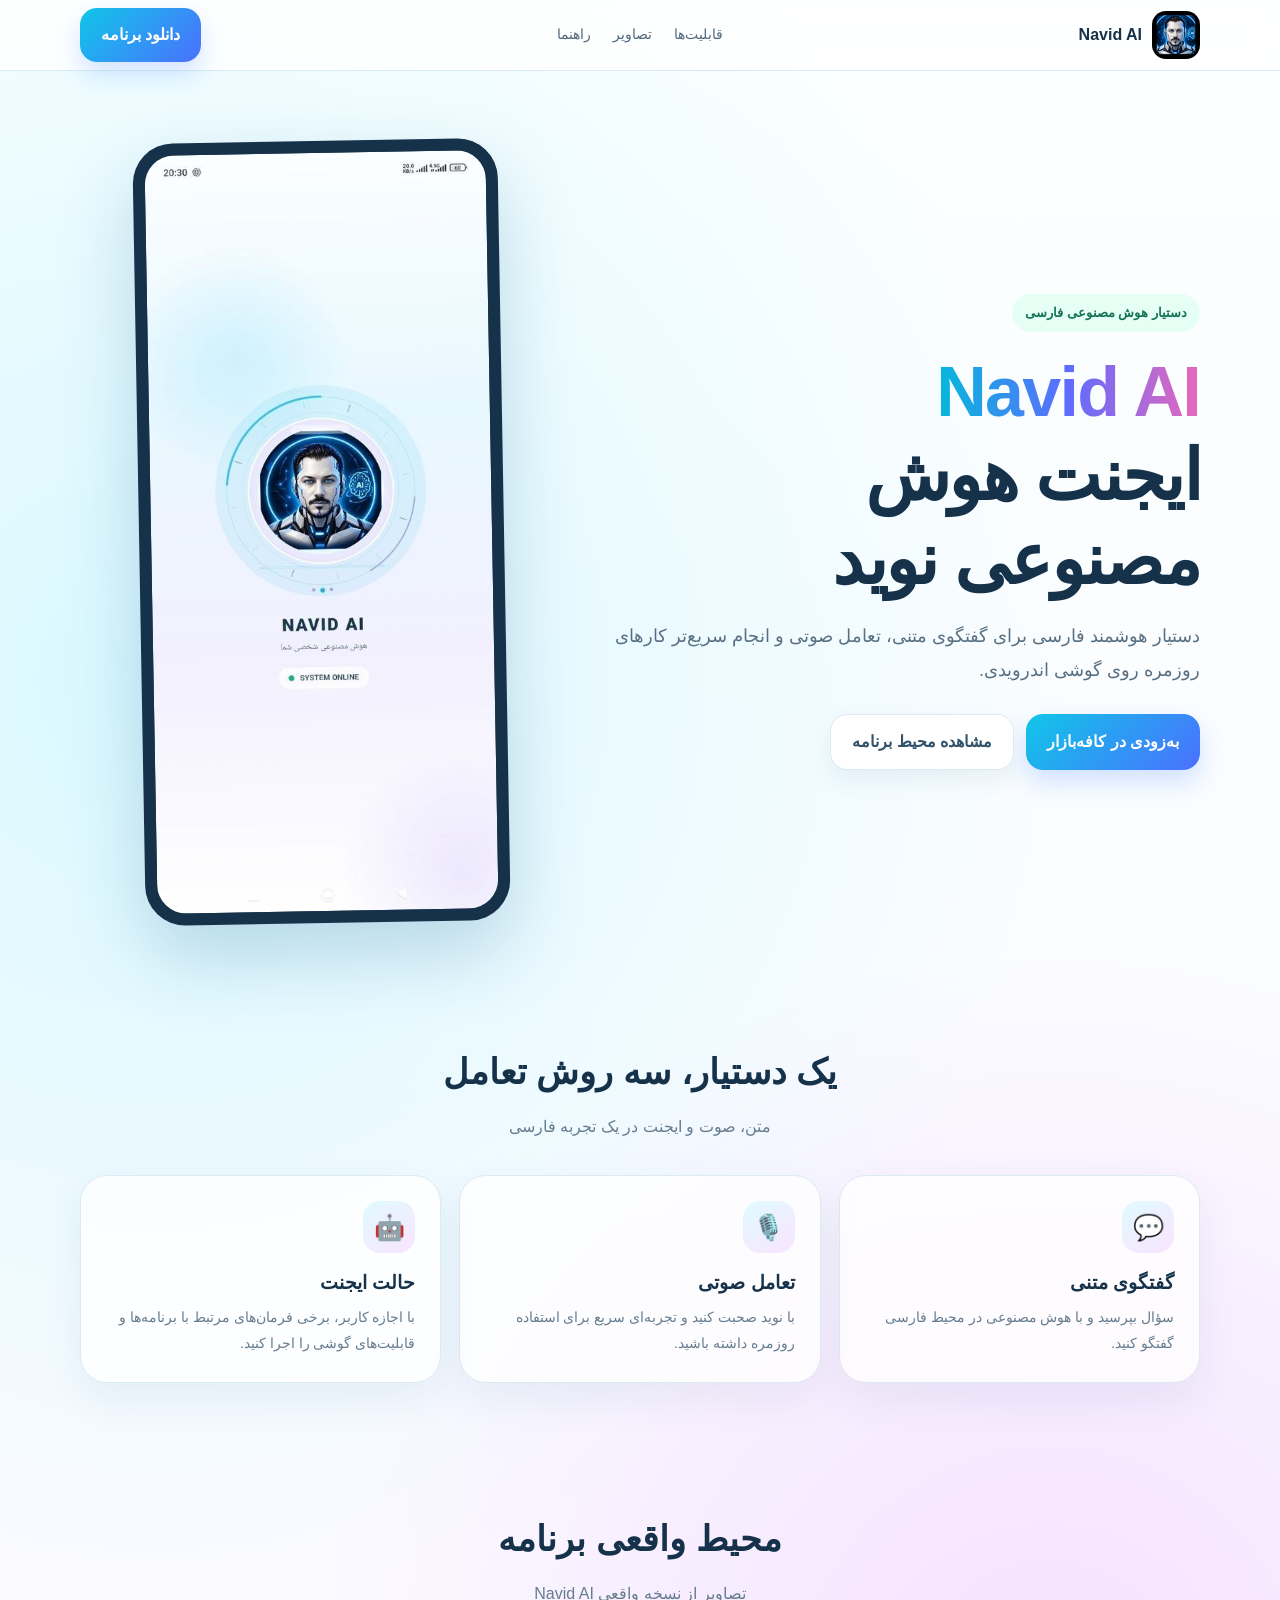
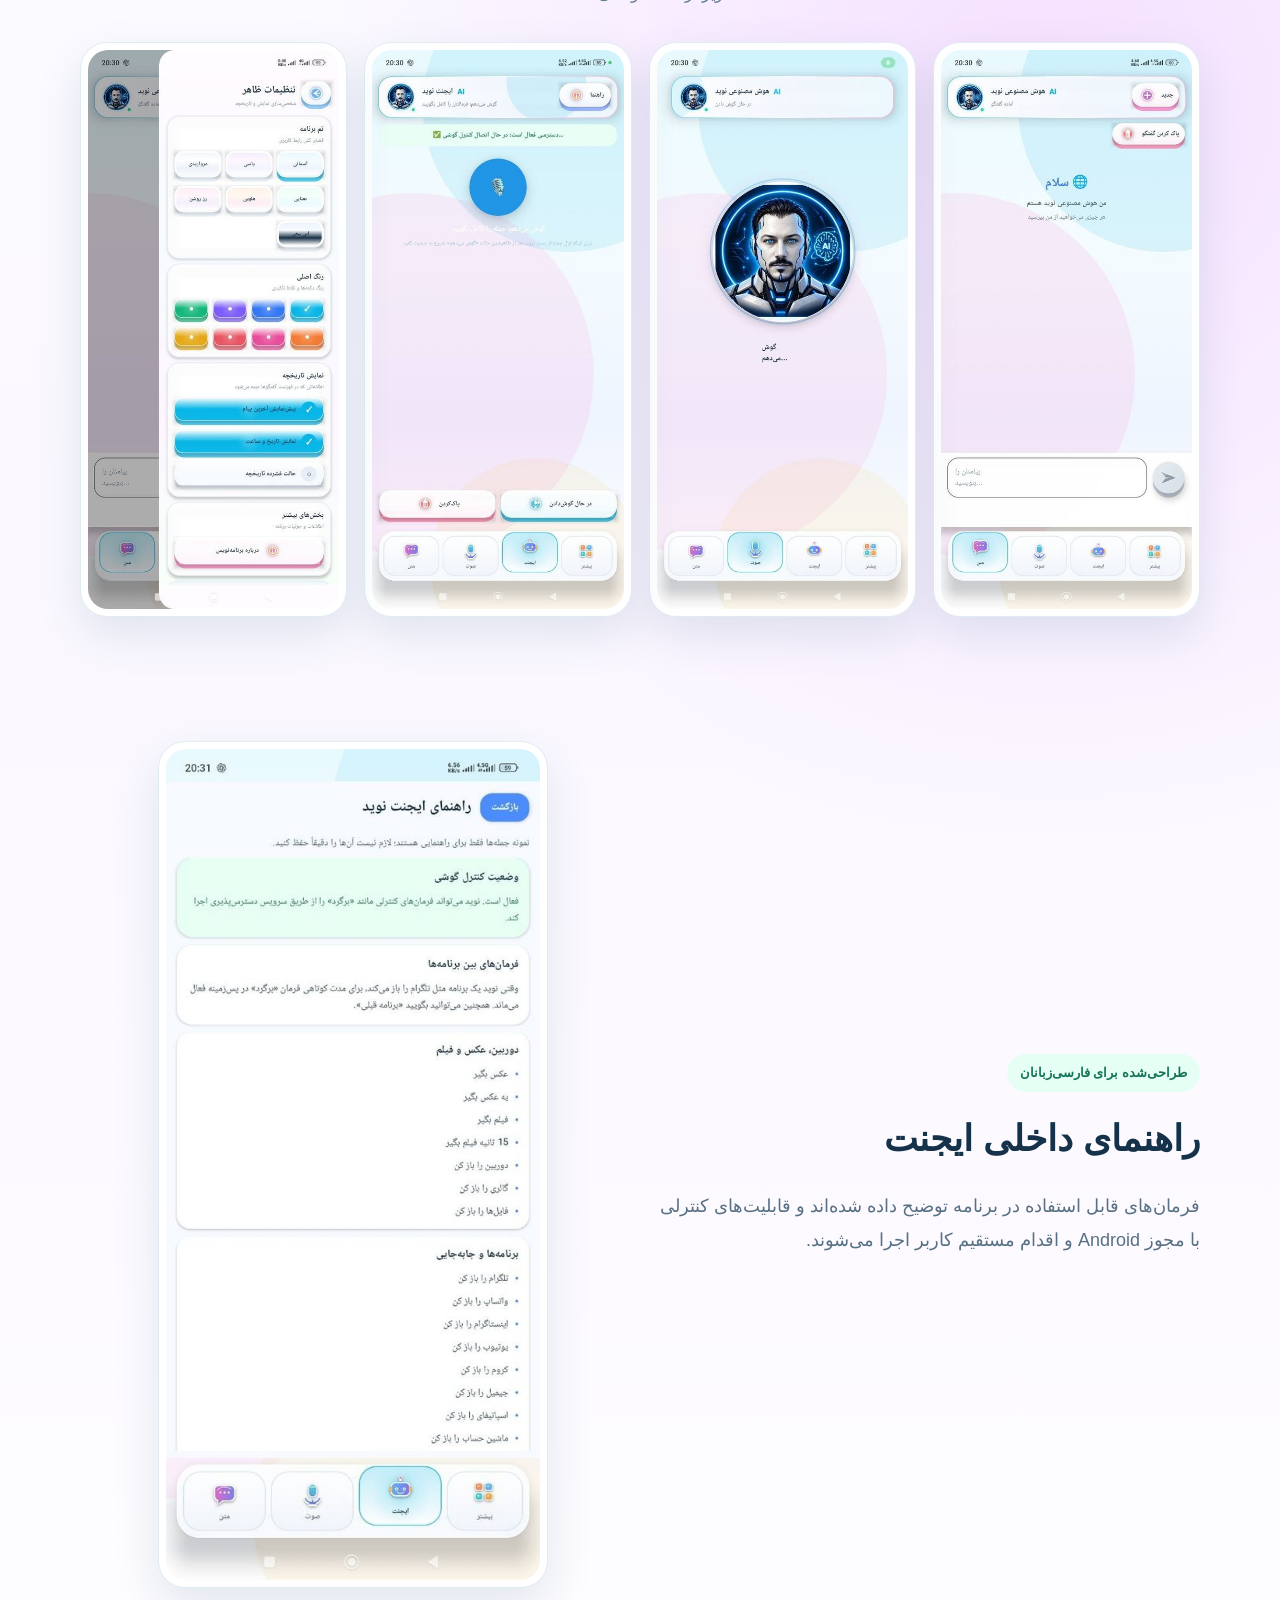
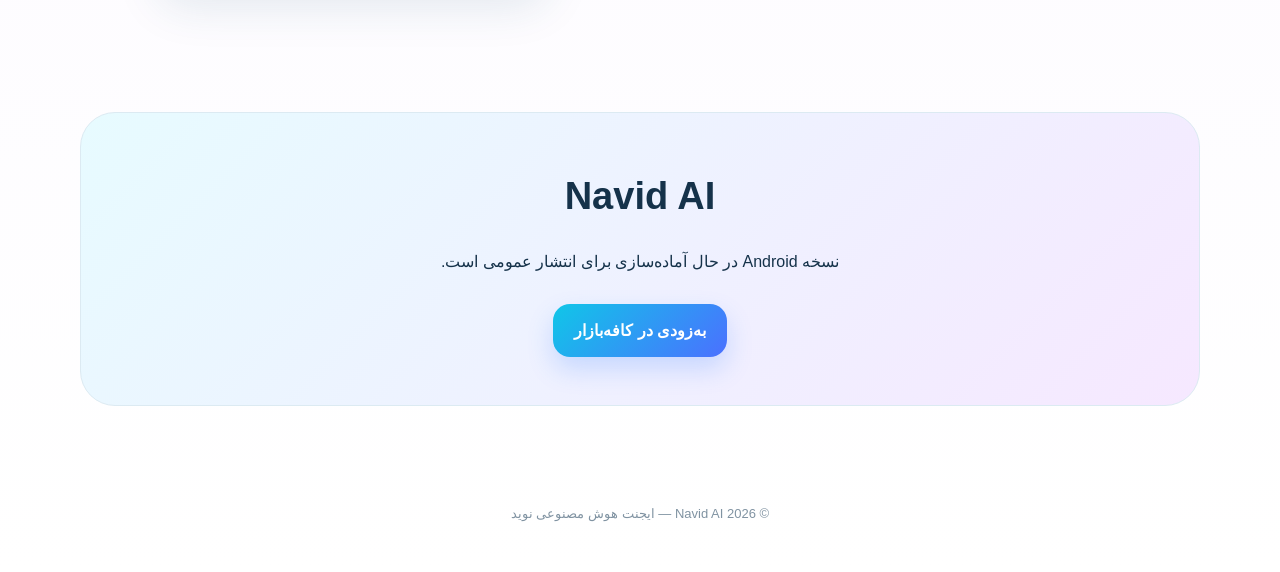
==== index.html @ 286c87bf "Add files via upload" ====
<!doctype html><html lang="fa" dir="rtl"><head><meta charset="utf-8"><meta name="viewport" content="width=device-width,initial-scale=1"><meta name="theme-color" content="#f3fbff"><title>Navid AI | ایجنت هوش مصنوعی نوید</title><meta name="description" content="Navid AI؛ دستیار هوش مصنوعی فارسی برای گفتگو، تعامل صوتی و قابلیت‌های ایجنت در اندروید."><style>
:root{--ink:#15324a;--muted:#667d90;--cyan:#10c6e8;--blue:#4b70ff;--pink:#f36fc4;--line:#dceaf2}*{box-sizing:border-box}html{scroll-behavior:smooth}body{margin:0;font-family:Tahoma,'Segoe UI',sans-serif;color:var(--ink);background:radial-gradient(circle at 12% 18%,#d9f8ff 0,transparent 28%),radial-gradient(circle at 82% 45%,#f5e0ff 0,transparent 32%),linear-gradient(#fbffff,#fbf8ff 62%,#fff);line-height:1.85}a{color:inherit;text-decoration:none}.wrap{width:min(1120px,92%);margin:auto}nav{position:sticky;top:0;z-index:20;background:#ffffffcc;backdrop-filter:blur(15px);border-bottom:1px solid var(--line)}.nav{min-height:70px;display:flex;align-items:center;justify-content:space-between;gap:18px}.brand{display:flex;align-items:center;gap:10px;font-weight:900}.brand img{width:48px;height:48px;border-radius:14px}.links{display:flex;gap:22px;font-size:14px;color:#50697c}.btn{display:inline-flex;justify-content:center;align-items:center;padding:12px 21px;border-radius:17px;background:linear-gradient(135deg,var(--cyan),var(--blue));color:white;font-weight:800;box-shadow:0 12px 26px #2a78ff35}.ghost{background:white;color:#31536c;border:1px solid var(--line);box-shadow:0 10px 24px #1b5d8014}.hero{padding:70px 0 55px}.grid{display:grid;grid-template-columns:1.1fr .9fr;gap:48px;align-items:center}.badge{display:inline-block;padding:7px 13px;border-radius:999px;background:#e6fff5;color:#16745a;font-size:13px;font-weight:800}h1{font-size:clamp(39px,6vw,70px);line-height:1.2;margin:18px 0 12px;letter-spacing:-1.7px}.grad{background:linear-gradient(90deg,#04b9da,#5e6cff,#e968ba);-webkit-background-clip:text;color:transparent}.lead{font-size:18px;color:#587083;max-width:650px}.actions{display:flex;gap:12px;flex-wrap:wrap;margin-top:27px}.phone{width:min(365px,88vw);margin:auto;padding:12px;border-radius:40px;background:#16324a;box-shadow:0 32px 75px #1a66973b;transform:rotate(-1deg)}.phone img{width:100%;display:block;border-radius:29px}section{padding:62px 0}.title{text-align:center;margin-bottom:34px}.title h2{font-size:35px;margin:0 0 7px}.title p{margin:0;color:var(--muted)}.features{display:grid;grid-template-columns:repeat(3,1fr);gap:18px}.card{background:#ffffffcf;border:1px solid var(--line);border-radius:27px;padding:25px;box-shadow:0 16px 42px #1d557713}.ico{width:52px;height:52px;border-radius:17px;display:grid;place-items:center;font-size:25px;background:linear-gradient(145deg,#e0fbff,#fae4ff)}.card h3{margin:13px 0 4px}.card p{margin:0;color:#667d90;font-size:14px}.gallery{display:grid;grid-template-columns:repeat(4,1fr);gap:17px;align-items:start}.shot{background:white;padding:7px;border-radius:27px;border:1px solid #e0ecf2;box-shadow:0 18px 45px #1d557720}.shot img{width:100%;display:block;border-radius:20px}.split{display:grid;grid-template-columns:1fr 1fr;gap:30px;align-items:center}.split .shot{max-width:390px;margin:auto}.cta{text-align:center;background:linear-gradient(135deg,#e7fbff,#f6e8ff);border:1px solid var(--line);border-radius:35px;padding:48px 22px}.cta h2{font-size:38px;margin:0}footer{padding:34px 0 46px;text-align:center;color:#8093a2;font-size:13px}@media(max-width:850px){.links{display:none}.grid,.split{grid-template-columns:1fr}.hero-copy{text-align:center}.lead{margin:auto}.actions{justify-content:center}.features{grid-template-columns:1fr}.gallery{grid-template-columns:repeat(2,1fr)}}@media(max-width:520px){.gallery{gap:9px}.shot{padding:4px;border-radius:17px}.shot img{border-radius:13px}.title h2{font-size:29px}}
</style></head><body><nav><div class="wrap nav"><div class="brand"><img src="[data-uri]" alt="Navid AI"><span>Navid AI</span></div><div class="links"><a href="#features">قابلیت‌ها</a><a href="#screens">تصاویر</a><a href="#guide">راهنما</a></div><a class="btn" href="#download">دانلود برنامه</a></div></nav>
<header class="hero"><div class="wrap grid"><div class="hero-copy"><span class="badge">دستیار هوش مصنوعی فارسی</span><h1><span class="grad">Navid AI</span><br>ایجنت هوش مصنوعی نوید</h1><p class="lead">دستیار هوشمند فارسی برای گفتگوی متنی، تعامل صوتی و انجام سریع‌تر کارهای روزمره روی گوشی اندرویدی.</p><div class="actions"><a class="btn" href="#download">به‌زودی در کافه‌بازار</a><a class="btn ghost" href="#screens">مشاهده محیط برنامه</a></div></div><div class="phone"><img src="[data-uri]" alt="Navid AI"></div></div></header>
<section id="features"><div class="wrap"><div class="title"><h2>یک دستیار، سه روش تعامل</h2><p>متن، صوت و ایجنت در یک تجربه فارسی</p></div><div class="features"><div class="card"><div class="ico">💬</div><h3>گفتگوی متنی</h3><p>سؤال بپرسید و با هوش مصنوعی در محیط فارسی گفتگو کنید.</p></div><div class="card"><div class="ico">🎙️</div><h3>تعامل صوتی</h3><p>با نوید صحبت کنید و تجربه‌ای سریع برای استفاده روزمره داشته باشید.</p></div><div class="card"><div class="ico">🤖</div><h3>حالت ایجنت</h3><p>با اجازه کاربر، برخی فرمان‌های مرتبط با برنامه‌ها و قابلیت‌های گوشی را اجرا کنید.</p></div></div></div></section>
<section id="screens"><div class="wrap"><div class="title"><h2>محیط واقعی برنامه</h2><p>تصاویر از نسخه واقعی Navid AI</p></div><div class="gallery"><div class="shot"><img src="[data-uri]" alt="متن"></div><div class="shot"><img src="[data-uri]" alt="صوت"></div><div class="shot"><img src="[data-uri]" alt="ایجنت"></div><div class="shot"><img src="[data-uri]" alt="تنظیمات"></div></div></div></section>
<section id="guide"><div class="wrap split"><div><span class="badge">طراحی‌شده برای فارسی‌زبانان</span><h2 style="font-size:36px;margin:14px 0 10px">راهنمای داخلی ایجنت</h2><p class="lead">فرمان‌های قابل استفاده در برنامه توضیح داده شده‌اند و قابلیت‌های کنترلی با مجوز Android و اقدام مستقیم کاربر اجرا می‌شوند.</p></div><div class="shot"><img src="[data-uri]" alt="راهنمای ایجنت"></div></div></section>
<section id="download"><div class="wrap"><div class="cta"><h2>Navid AI</h2><p>نسخه Android در حال آماده‌سازی برای انتشار عمومی است.</p><div class="actions" style="justify-content:center"><span class="btn">به‌زودی در کافه‌بازار</span></div></div></div></section><footer><div class="wrap">© 2026 Navid AI — ایجنت هوش مصنوعی نوید</div></footer></body></html>
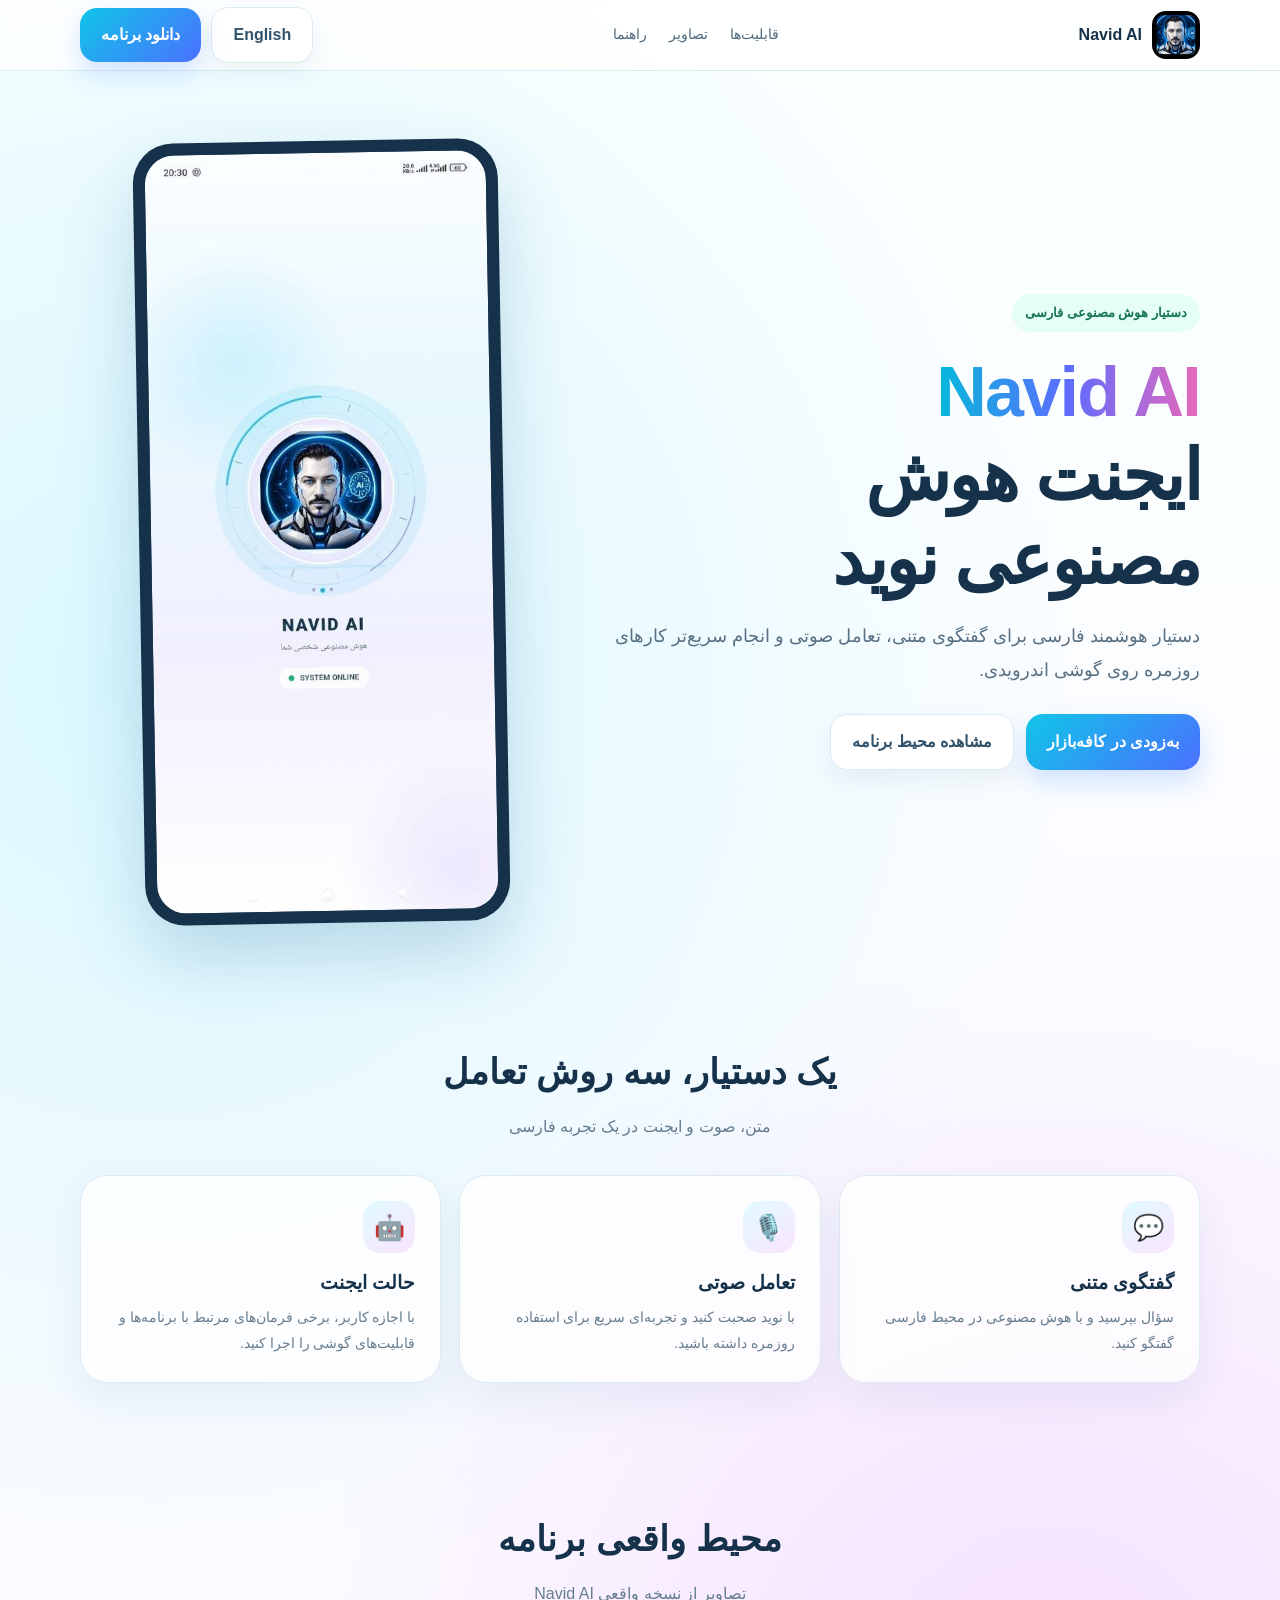
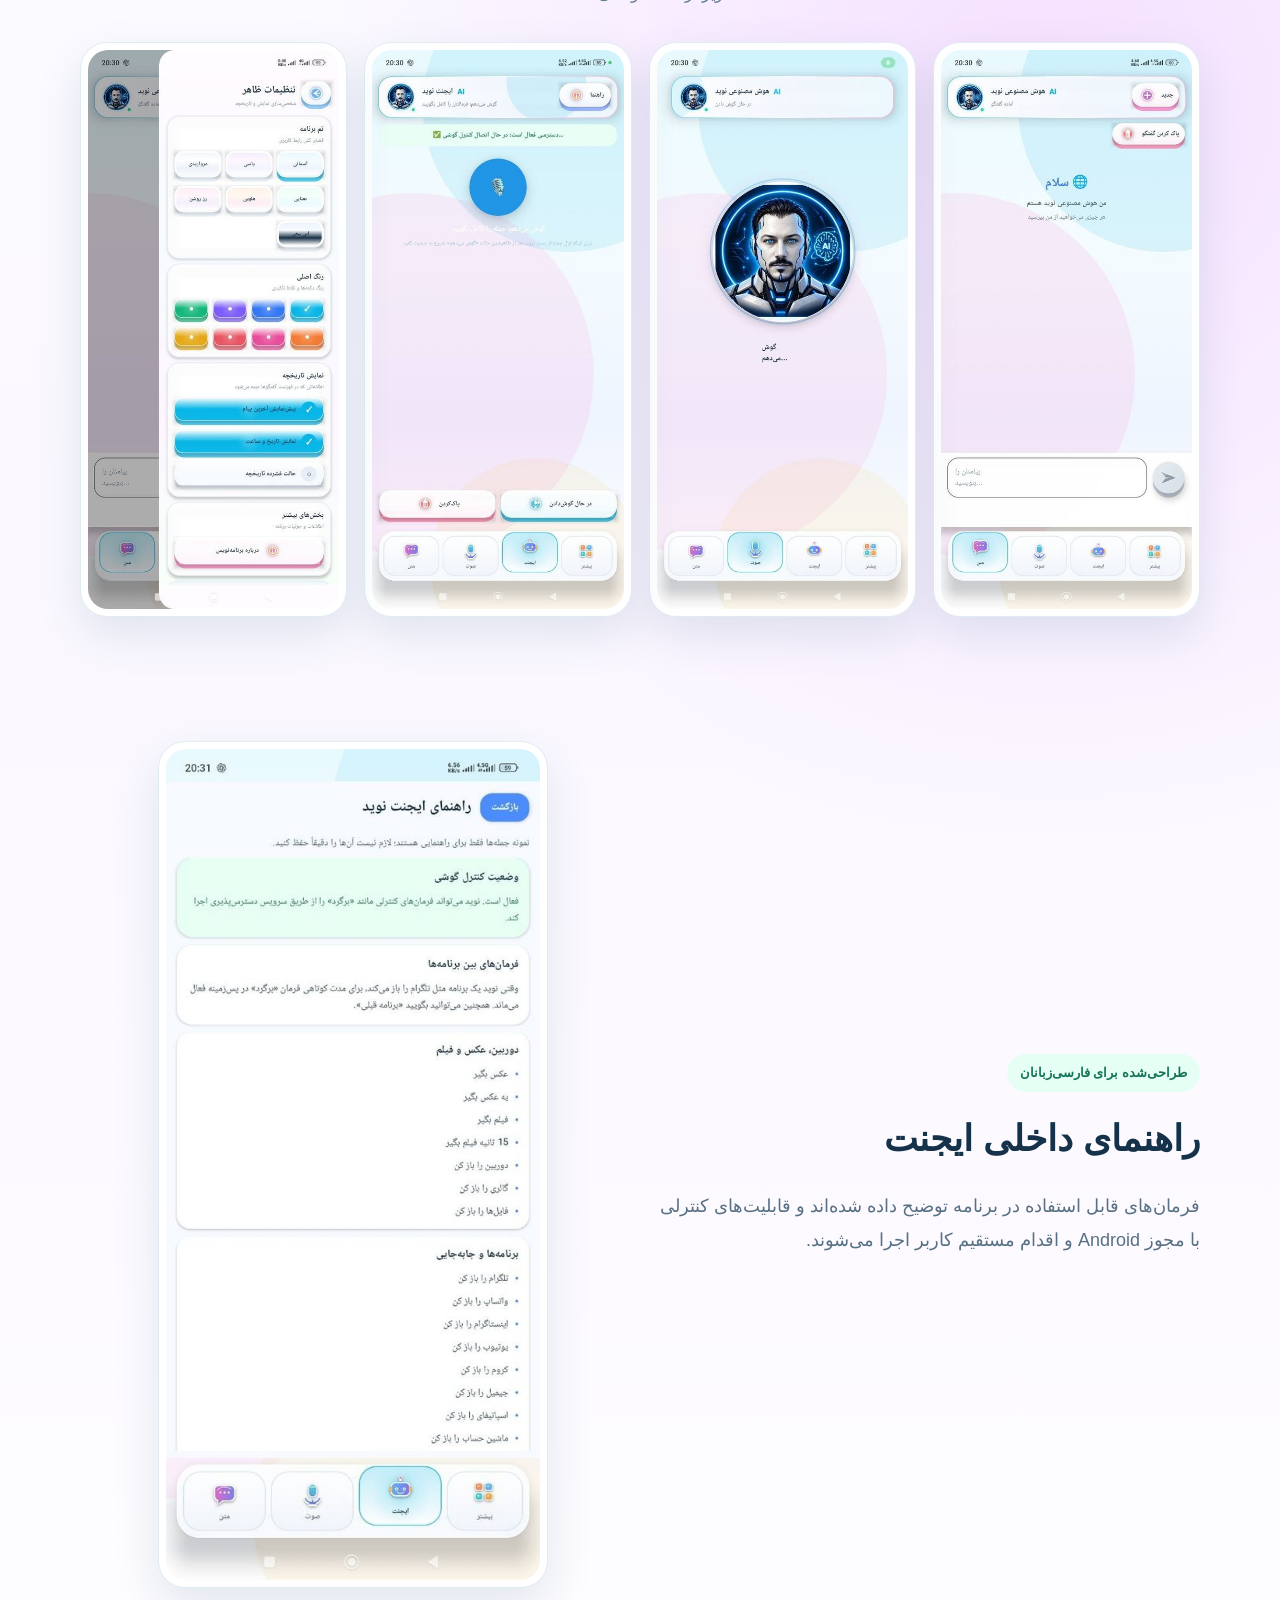
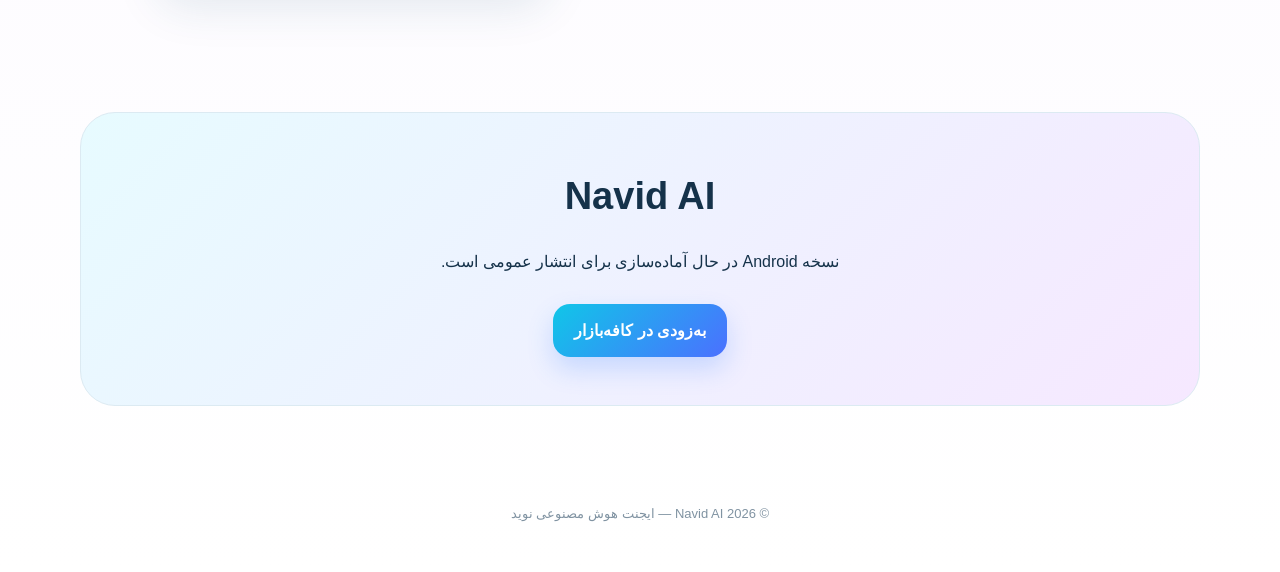
==== commit 3cb5681d: "Add files via upload" ====
--- a/index.html
+++ b/index.html
@@ -1,6 +1,6 @@
 <!doctype html><html lang="fa" dir="rtl"><head><meta charset="utf-8"><meta name="viewport" content="width=device-width,initial-scale=1"><meta name="theme-color" content="#f3fbff"><title>Navid AI | ایجنت هوش مصنوعی نوید</title><meta name="description" content="Navid AI؛ دستیار هوش مصنوعی فارسی برای گفتگو، تعامل صوتی و قابلیت‌های ایجنت در اندروید."><style>
 :root{--ink:#15324a;--muted:#667d90;--cyan:#10c6e8;--blue:#4b70ff;--pink:#f36fc4;--line:#dceaf2}*{box-sizing:border-box}html{scroll-behavior:smooth}body{margin:0;font-family:Tahoma,'Segoe UI',sans-serif;color:var(--ink);background:radial-gradient(circle at 12% 18%,#d9f8ff 0,transparent 28%),radial-gradient(circle at 82% 45%,#f5e0ff 0,transparent 32%),linear-gradient(#fbffff,#fbf8ff 62%,#fff);line-height:1.85}a{color:inherit;text-decoration:none}.wrap{width:min(1120px,92%);margin:auto}nav{position:sticky;top:0;z-index:20;background:#ffffffcc;backdrop-filter:blur(15px);border-bottom:1px solid var(--line)}.nav{min-height:70px;display:flex;align-items:center;justify-content:space-between;gap:18px}.brand{display:flex;align-items:center;gap:10px;font-weight:900}.brand img{width:48px;height:48px;border-radius:14px}.links{display:flex;gap:22px;font-size:14px;color:#50697c}.btn{display:inline-flex;justify-content:center;align-items:center;padding:12px 21px;border-radius:17px;background:linear-gradient(135deg,var(--cyan),var(--blue));color:white;font-weight:800;box-shadow:0 12px 26px #2a78ff35}.ghost{background:white;color:#31536c;border:1px solid var(--line);box-shadow:0 10px 24px #1b5d8014}.hero{padding:70px 0 55px}.grid{display:grid;grid-template-columns:1.1fr .9fr;gap:48px;align-items:center}.badge{display:inline-block;padding:7px 13px;border-radius:999px;background:#e6fff5;color:#16745a;font-size:13px;font-weight:800}h1{font-size:clamp(39px,6vw,70px);line-height:1.2;margin:18px 0 12px;letter-spacing:-1.7px}.grad{background:linear-gradient(90deg,#04b9da,#5e6cff,#e968ba);-webkit-background-clip:text;color:transparent}.lead{font-size:18px;color:#587083;max-width:650px}.actions{display:flex;gap:12px;flex-wrap:wrap;margin-top:27px}.phone{width:min(365px,88vw);margin:auto;padding:12px;border-radius:40px;background:#16324a;box-shadow:0 32px 75px #1a66973b;transform:rotate(-1deg)}.phone img{width:100%;display:block;border-radius:29px}section{padding:62px 0}.title{text-align:center;margin-bottom:34px}.title h2{font-size:35px;margin:0 0 7px}.title p{margin:0;color:var(--muted)}.features{display:grid;grid-template-columns:repeat(3,1fr);gap:18px}.card{background:#ffffffcf;border:1px solid var(--line);border-radius:27px;padding:25px;box-shadow:0 16px 42px #1d557713}.ico{width:52px;height:52px;border-radius:17px;display:grid;place-items:center;font-size:25px;background:linear-gradient(145deg,#e0fbff,#fae4ff)}.card h3{margin:13px 0 4px}.card p{margin:0;color:#667d90;font-size:14px}.gallery{display:grid;grid-template-columns:repeat(4,1fr);gap:17px;align-items:start}.shot{background:white;padding:7px;border-radius:27px;border:1px solid #e0ecf2;box-shadow:0 18px 45px #1d557720}.shot img{width:100%;display:block;border-radius:20px}.split{display:grid;grid-template-columns:1fr 1fr;gap:30px;align-items:center}.split .shot{max-width:390px;margin:auto}.cta{text-align:center;background:linear-gradient(135deg,#e7fbff,#f6e8ff);border:1px solid var(--line);border-radius:35px;padding:48px 22px}.cta h2{font-size:38px;margin:0}footer{padding:34px 0 46px;text-align:center;color:#8093a2;font-size:13px}@media(max-width:850px){.links{display:none}.grid,.split{grid-template-columns:1fr}.hero-copy{text-align:center}.lead{margin:auto}.actions{justify-content:center}.features{grid-template-columns:1fr}.gallery{grid-template-columns:repeat(2,1fr)}}@media(max-width:520px){.gallery{gap:9px}.shot{padding:4px;border-radius:17px}.shot img{border-radius:13px}.title h2{font-size:29px}}
-</style></head><body><nav><div class="wrap nav"><div class="brand"><img src="[data-uri]" alt="Navid AI"><span>Navid AI</span></div><div class="links"><a href="#features">قابلیت‌ها</a><a href="#screens">تصاویر</a><a href="#guide">راهنما</a></div><a class="btn" href="#download">دانلود برنامه</a></div></nav>
+</style></head><body><nav><div class="wrap nav"><div class="brand"><img src="[data-uri]" alt="Navid AI"><span>Navid AI</span></div><div class="links"><a href="#features">قابلیت‌ها</a><a href="#screens">تصاویر</a><a href="#guide">راهنما</a></div><div style="display:flex;gap:10px;align-items:center"><a class="btn ghost" href="./en/">English</a><a class="btn" href="#download">دانلود برنامه</a></div></div></nav>
 <header class="hero"><div class="wrap grid"><div class="hero-copy"><span class="badge">دستیار هوش مصنوعی فارسی</span><h1><span class="grad">Navid AI</span><br>ایجنت هوش مصنوعی نوید</h1><p class="lead">دستیار هوشمند فارسی برای گفتگوی متنی، تعامل صوتی و انجام سریع‌تر کارهای روزمره روی گوشی اندرویدی.</p><div class="actions"><a class="btn" href="#download">به‌زودی در کافه‌بازار</a><a class="btn ghost" href="#screens">مشاهده محیط برنامه</a></div></div><div class="phone"><img src="[data-uri]" alt="Navid AI"></div></div></header>
 <section id="features"><div class="wrap"><div class="title"><h2>یک دستیار، سه روش تعامل</h2><p>متن، صوت و ایجنت در یک تجربه فارسی</p></div><div class="features"><div class="card"><div class="ico">💬</div><h3>گفتگوی متنی</h3><p>سؤال بپرسید و با هوش مصنوعی در محیط فارسی گفتگو کنید.</p></div><div class="card"><div class="ico">🎙️</div><h3>تعامل صوتی</h3><p>با نوید صحبت کنید و تجربه‌ای سریع برای استفاده روزمره داشته باشید.</p></div><div class="card"><div class="ico">🤖</div><h3>حالت ایجنت</h3><p>با اجازه کاربر، برخی فرمان‌های مرتبط با برنامه‌ها و قابلیت‌های گوشی را اجرا کنید.</p></div></div></div></section>
 <section id="screens"><div class="wrap"><div class="title"><h2>محیط واقعی برنامه</h2><p>تصاویر از نسخه واقعی Navid AI</p></div><div class="gallery"><div class="shot"><img src="[data-uri]" alt="متن"></div><div class="shot"><img src="[data-uri]" alt="صوت"></div><div class="shot"><img src="[data-uri]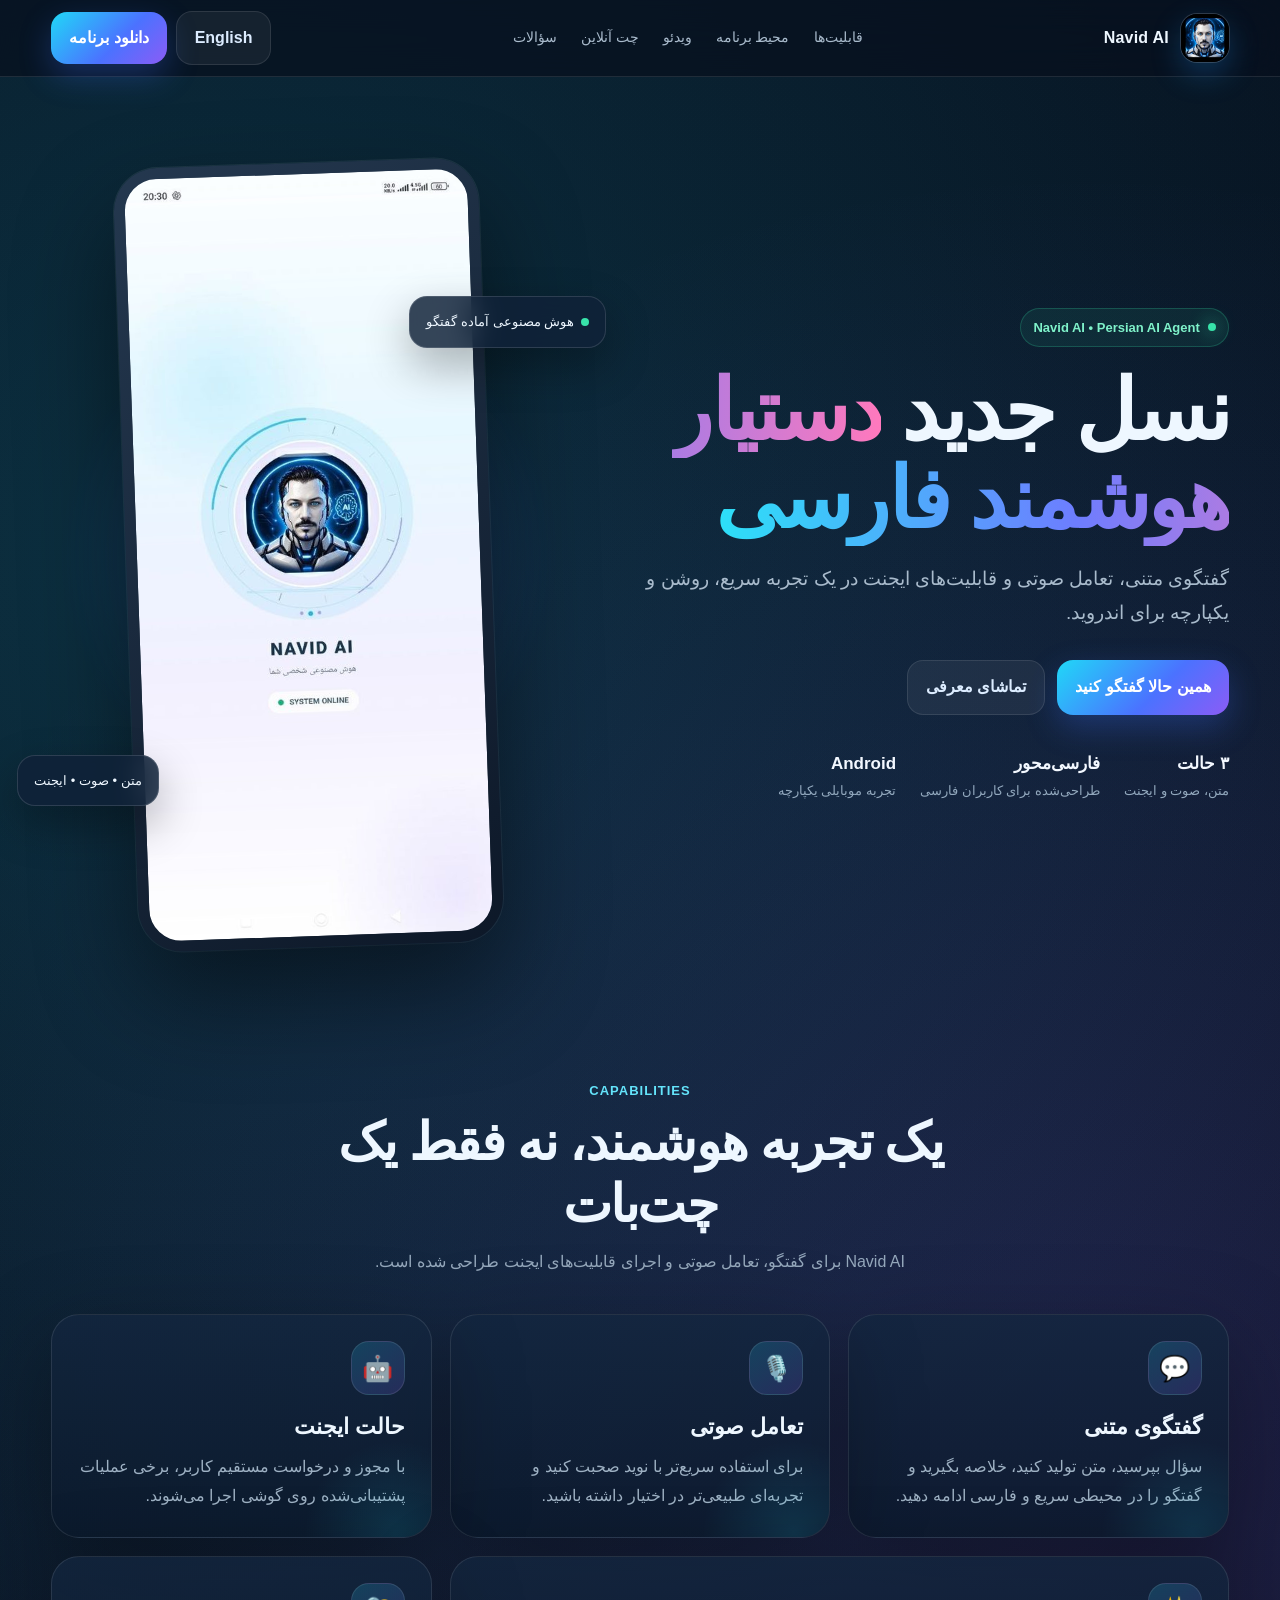
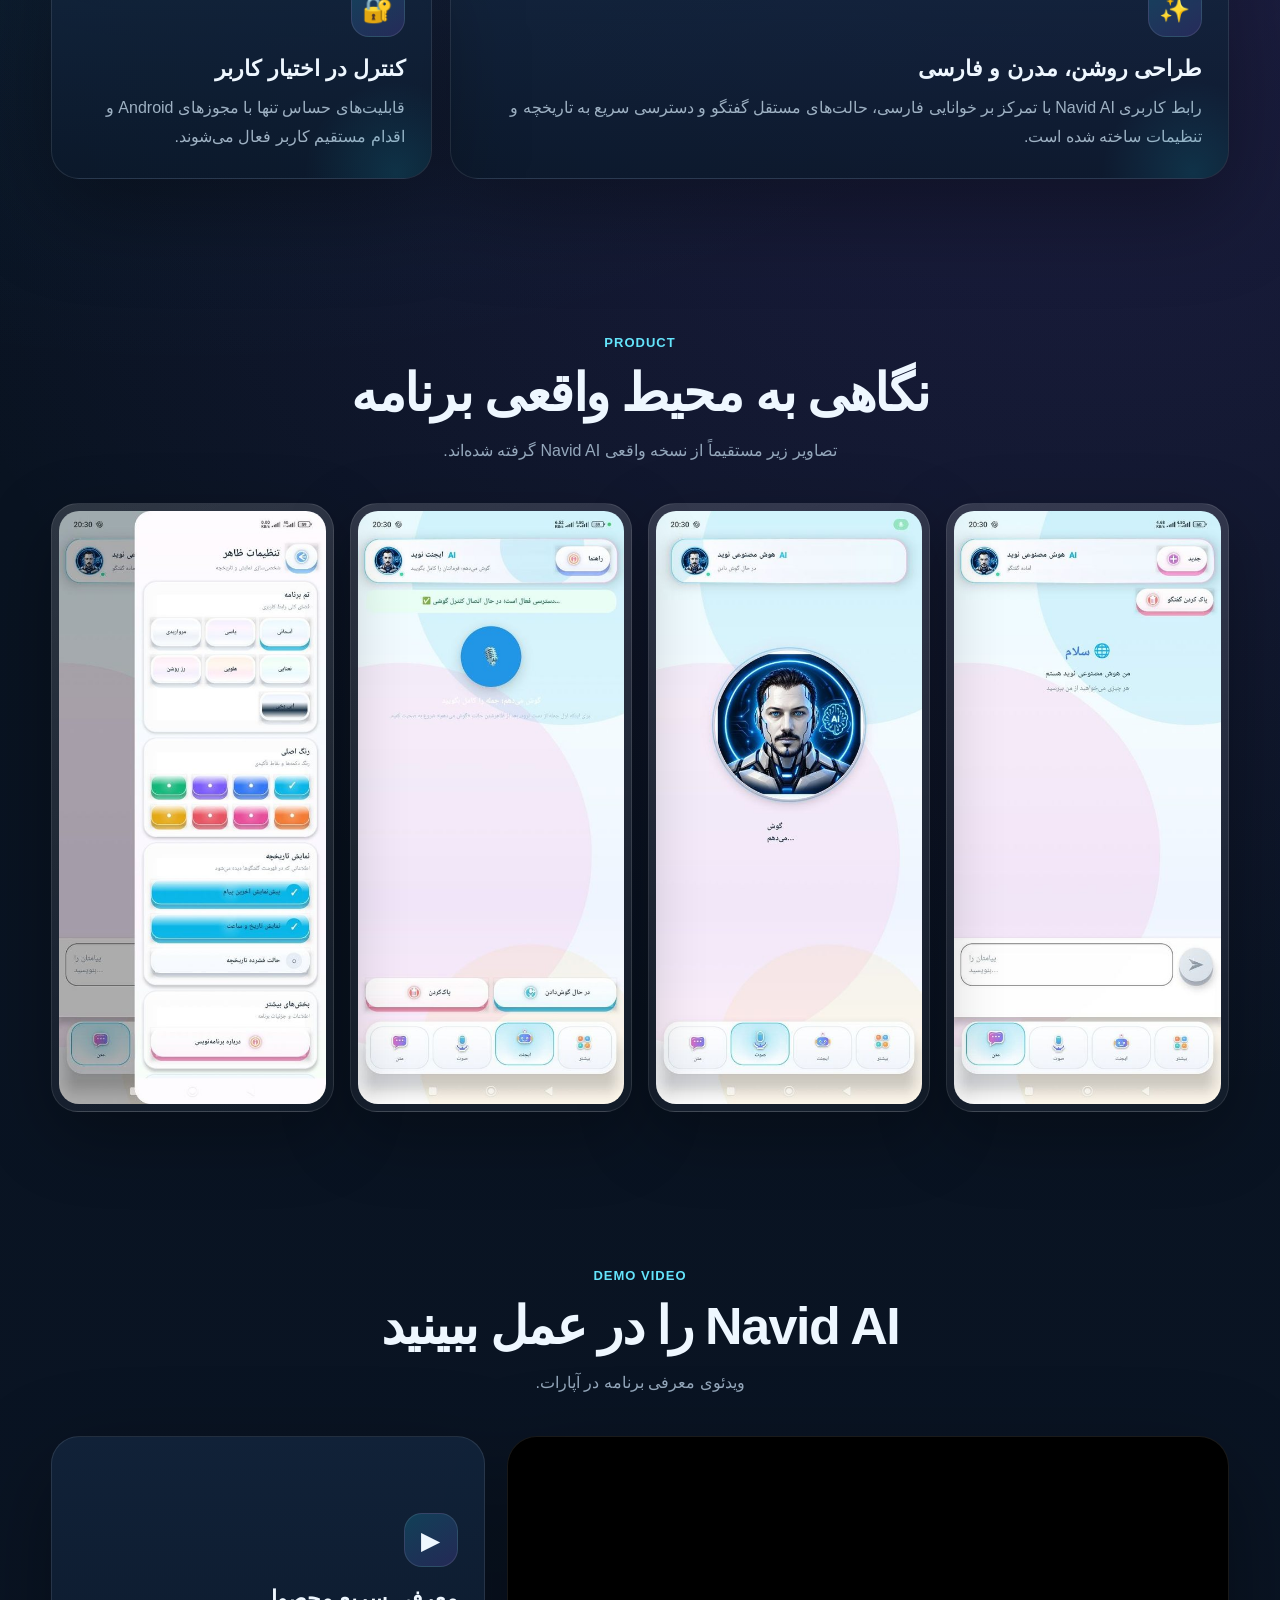
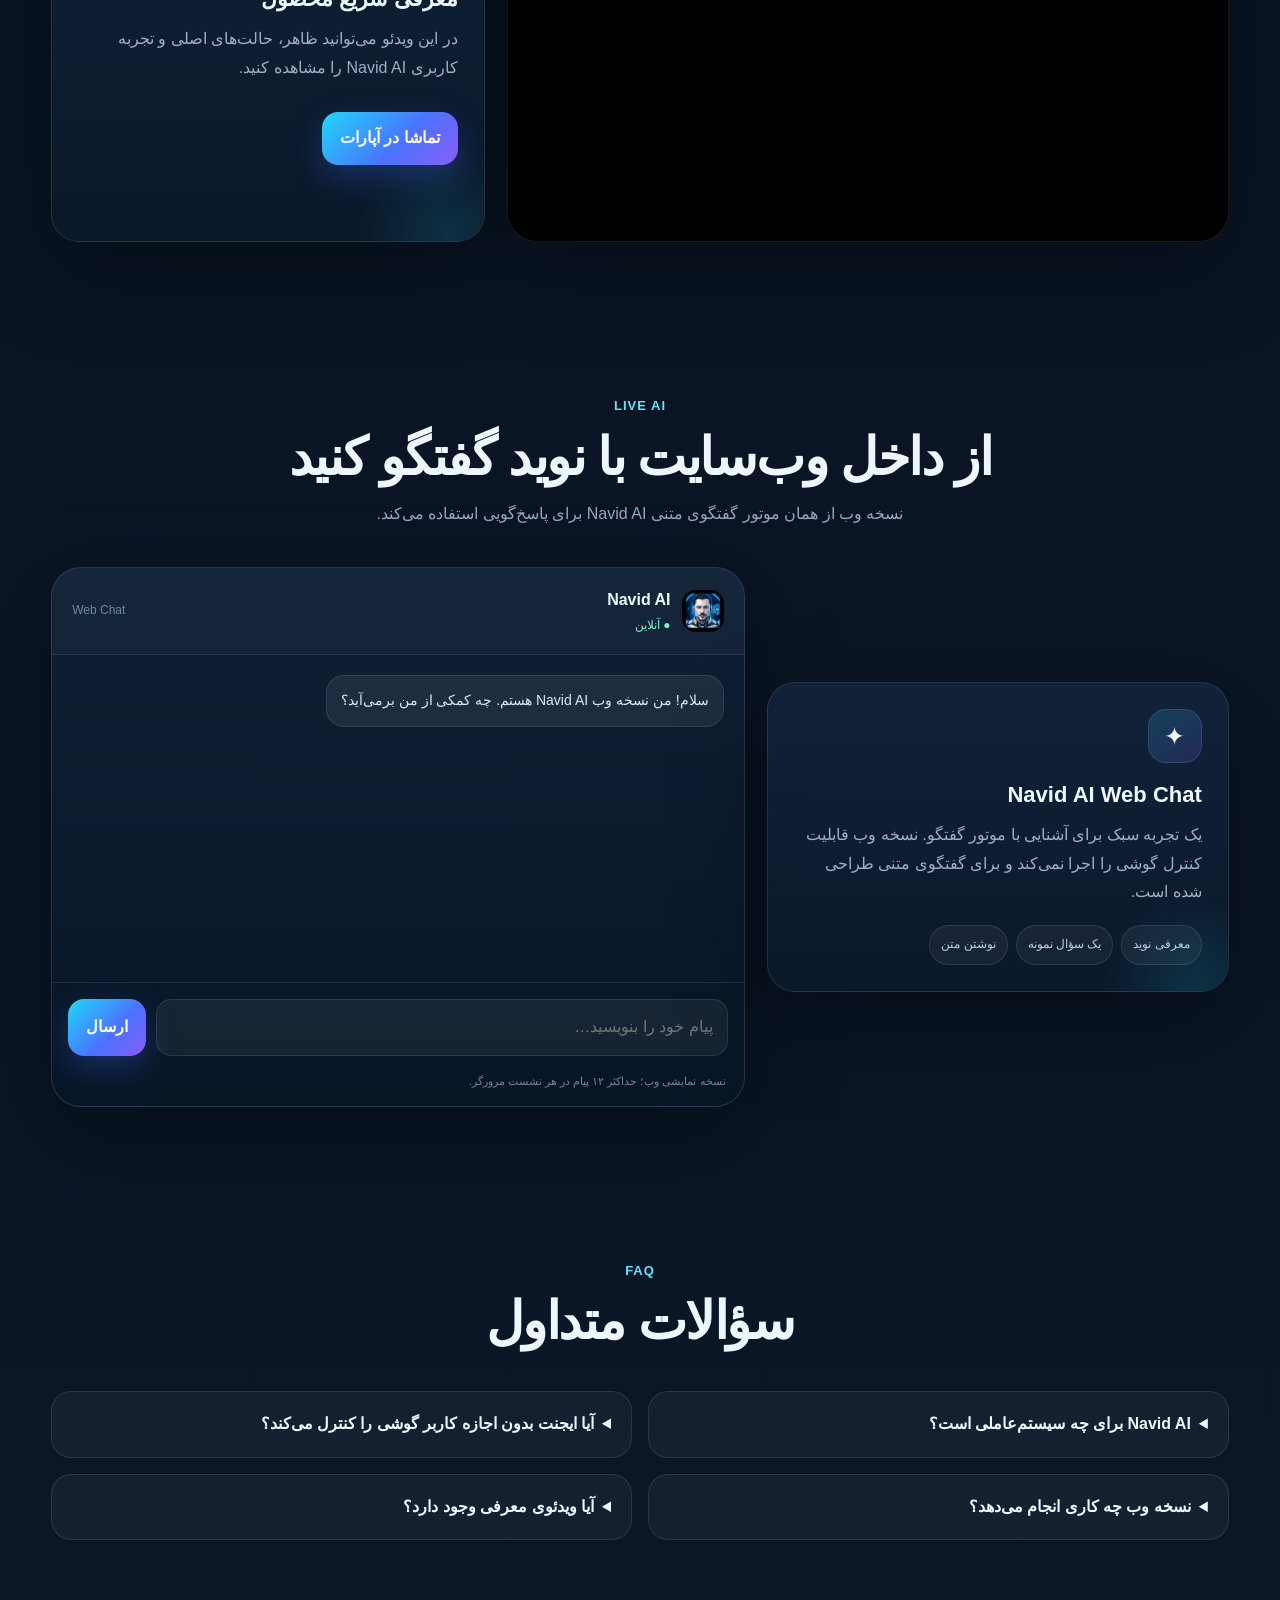
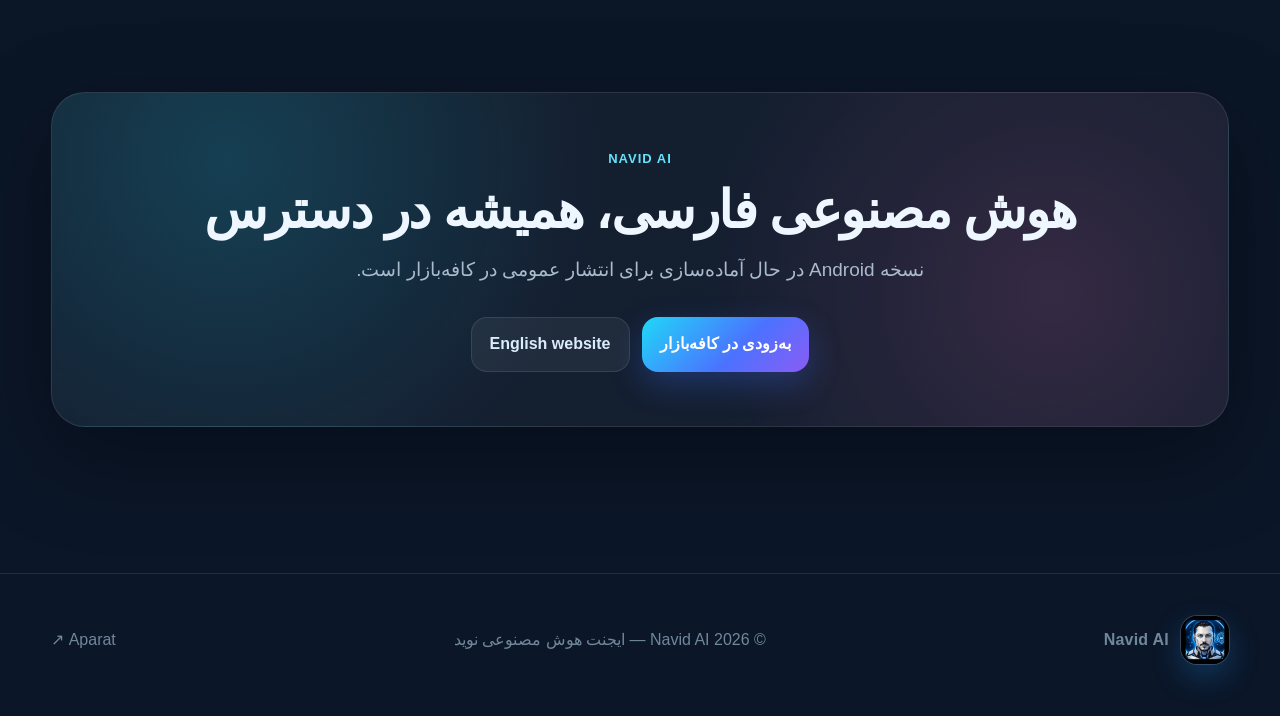
==== commit 0a87ec0d: "Upgrade Navid AI website: premium design, Aparat video and web chat" ====
--- a/index.html
+++ b/index.html
@@ -1,8 +1,198 @@
-<!doctype html><html lang="fa" dir="rtl"><head><meta charset="utf-8"><meta name="viewport" content="width=device-width,initial-scale=1"><meta name="theme-color" content="#f3fbff"><title>Navid AI | ایجنت هوش مصنوعی نوید</title><meta name="description" content="Navid AI؛ دستیار هوش مصنوعی فارسی برای گفتگو، تعامل صوتی و قابلیت‌های ایجنت در اندروید."><style>
-:root{--ink:#15324a;--muted:#667d90;--cyan:#10c6e8;--blue:#4b70ff;--pink:#f36fc4;--line:#dceaf2}*{box-sizing:border-box}html{scroll-behavior:smooth}body{margin:0;font-family:Tahoma,'Segoe UI',sans-serif;color:var(--ink);background:radial-gradient(circle at 12% 18%,#d9f8ff 0,transparent 28%),radial-gradient(circle at 82% 45%,#f5e0ff 0,transparent 32%),linear-gradient(#fbffff,#fbf8ff 62%,#fff);line-height:1.85}a{color:inherit;text-decoration:none}.wrap{width:min(1120px,92%);margin:auto}nav{position:sticky;top:0;z-index:20;background:#ffffffcc;backdrop-filter:blur(15px);border-bottom:1px solid var(--line)}.nav{min-height:70px;display:flex;align-items:center;justify-content:space-between;gap:18px}.brand{display:flex;align-items:center;gap:10px;font-weight:900}.brand img{width:48px;height:48px;border-radius:14px}.links{display:flex;gap:22px;font-size:14px;color:#50697c}.btn{display:inline-flex;justify-content:center;align-items:center;padding:12px 21px;border-radius:17px;background:linear-gradient(135deg,var(--cyan),var(--blue));color:white;font-weight:800;box-shadow:0 12px 26px #2a78ff35}.ghost{background:white;color:#31536c;border:1px solid var(--line);box-shadow:0 10px 24px #1b5d8014}.hero{padding:70px 0 55px}.grid{display:grid;grid-template-columns:1.1fr .9fr;gap:48px;align-items:center}.badge{display:inline-block;padding:7px 13px;border-radius:999px;background:#e6fff5;color:#16745a;font-size:13px;font-weight:800}h1{font-size:clamp(39px,6vw,70px);line-height:1.2;margin:18px 0 12px;letter-spacing:-1.7px}.grad{background:linear-gradient(90deg,#04b9da,#5e6cff,#e968ba);-webkit-background-clip:text;color:transparent}.lead{font-size:18px;color:#587083;max-width:650px}.actions{display:flex;gap:12px;flex-wrap:wrap;margin-top:27px}.phone{width:min(365px,88vw);margin:auto;padding:12px;border-radius:40px;background:#16324a;box-shadow:0 32px 75px #1a66973b;transform:rotate(-1deg)}.phone img{width:100%;display:block;border-radius:29px}section{padding:62px 0}.title{text-align:center;margin-bottom:34px}.title h2{font-size:35px;margin:0 0 7px}.title p{margin:0;color:var(--muted)}.features{display:grid;grid-template-columns:repeat(3,1fr);gap:18px}.card{background:#ffffffcf;border:1px solid var(--line);border-radius:27px;padding:25px;box-shadow:0 16px 42px #1d557713}.ico{width:52px;height:52px;border-radius:17px;display:grid;place-items:center;font-size:25px;background:linear-gradient(145deg,#e0fbff,#fae4ff)}.card h3{margin:13px 0 4px}.card p{margin:0;color:#667d90;font-size:14px}.gallery{display:grid;grid-template-columns:repeat(4,1fr);gap:17px;align-items:start}.shot{background:white;padding:7px;border-radius:27px;border:1px solid #e0ecf2;box-shadow:0 18px 45px #1d557720}.shot img{width:100%;display:block;border-radius:20px}.split{display:grid;grid-template-columns:1fr 1fr;gap:30px;align-items:center}.split .shot{max-width:390px;margin:auto}.cta{text-align:center;background:linear-gradient(135deg,#e7fbff,#f6e8ff);border:1px solid var(--line);border-radius:35px;padding:48px 22px}.cta h2{font-size:38px;margin:0}footer{padding:34px 0 46px;text-align:center;color:#8093a2;font-size:13px}@media(max-width:850px){.links{display:none}.grid,.split{grid-template-columns:1fr}.hero-copy{text-align:center}.lead{margin:auto}.actions{justify-content:center}.features{grid-template-columns:1fr}.gallery{grid-template-columns:repeat(2,1fr)}}@media(max-width:520px){.gallery{gap:9px}.shot{padding:4px;border-radius:17px}.shot img{border-radius:13px}.title h2{font-size:29px}}
-</style></head><body><nav><div class="wrap nav"><div class="brand"><img src="[data-uri]" alt="Navid AI"><span>Navid AI</span></div><div class="links"><a href="#features">قابلیت‌ها</a><a href="#screens">تصاویر</a><a href="#guide">راهنما</a></div><div style="display:flex;gap:10px;align-items:center"><a class="btn ghost" href="./en/">English</a><a class="btn" href="#download">دانلود برنامه</a></div></div></nav>
-<header class="hero"><div class="wrap grid"><div class="hero-copy"><span class="badge">دستیار هوش مصنوعی فارسی</span><h1><span class="grad">Navid AI</span><br>ایجنت هوش مصنوعی نوید</h1><p class="lead">دستیار هوشمند فارسی برای گفتگوی متنی، تعامل صوتی و انجام سریع‌تر کارهای روزمره روی گوشی اندرویدی.</p><div class="actions"><a class="btn" href="#download">به‌زودی در کافه‌بازار</a><a class="btn ghost" href="#screens">مشاهده محیط برنامه</a></div></div><div class="phone"><img src="[data-uri]" alt="Navid AI"></div></div></header>
-<section id="features"><div class="wrap"><div class="title"><h2>یک دستیار، سه روش تعامل</h2><p>متن، صوت و ایجنت در یک تجربه فارسی</p></div><div class="features"><div class="card"><div class="ico">💬</div><h3>گفتگوی متنی</h3><p>سؤال بپرسید و با هوش مصنوعی در محیط فارسی گفتگو کنید.</p></div><div class="card"><div class="ico">🎙️</div><h3>تعامل صوتی</h3><p>با نوید صحبت کنید و تجربه‌ای سریع برای استفاده روزمره داشته باشید.</p></div><div class="card"><div class="ico">🤖</div><h3>حالت ایجنت</h3><p>با اجازه کاربر، برخی فرمان‌های مرتبط با برنامه‌ها و قابلیت‌های گوشی را اجرا کنید.</p></div></div></div></section>
-<section id="screens"><div class="wrap"><div class="title"><h2>محیط واقعی برنامه</h2><p>تصاویر از نسخه واقعی Navid AI</p></div><div class="gallery"><div class="shot"><img src="[data-uri]" alt="متن"></div><div class="shot"><img src="[data-uri]" alt="صوت"></div><div class="shot"><img src="[data-uri]" alt="ایجنت"></div><div class="shot"><img src="[data-uri]